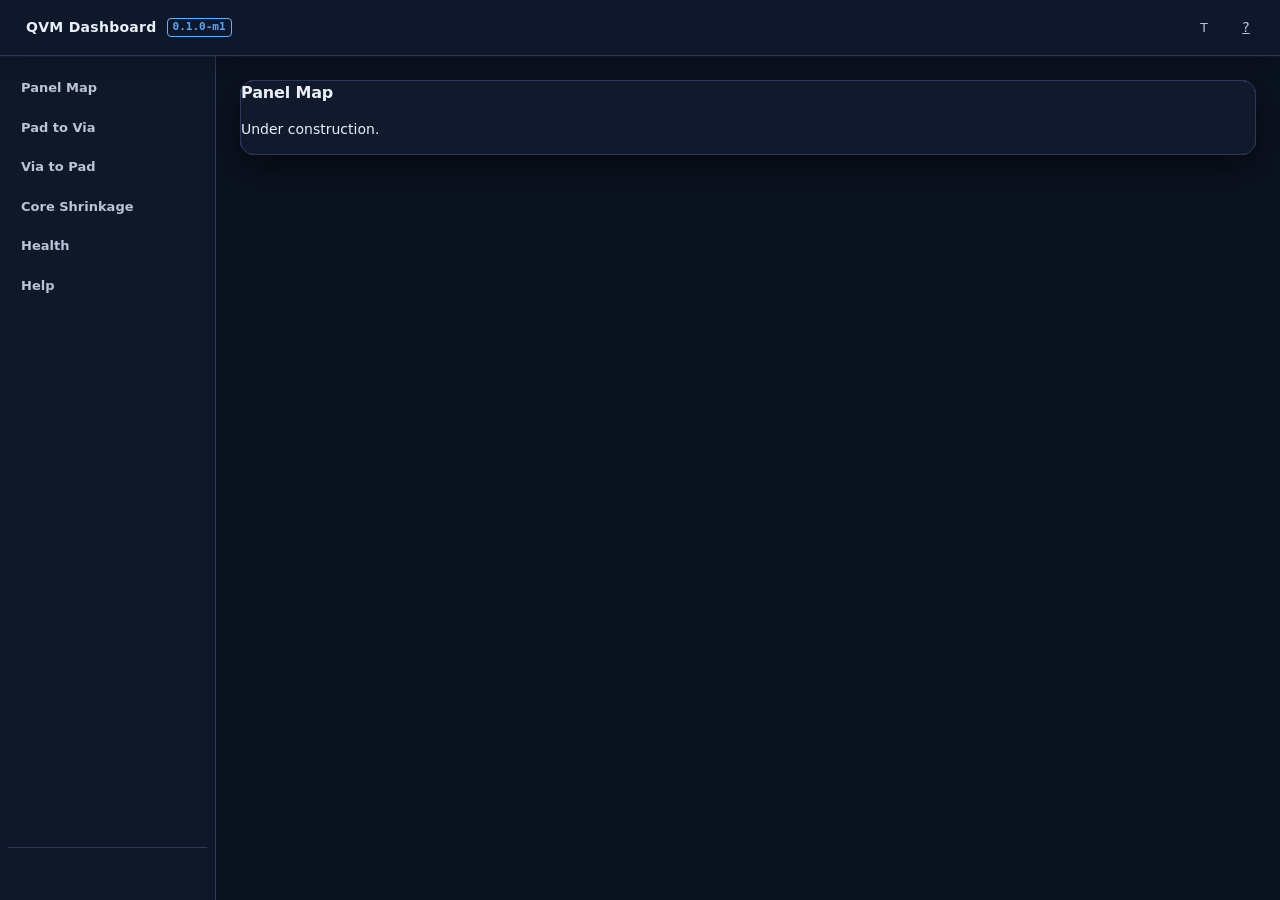
==== qvm_js/index.html @ d480aee8 "Add M2 vendor libs and test battery" ====
<!DOCTYPE html>
<html lang="en" data-theme="deep-lab">
<head>
<meta charset="utf-8">
<meta name="viewport" content="width=device-width, initial-scale=1">
<title>QVM Dashboard</title>
<link rel="stylesheet" href="css/app.css">
<script src="js/themes.js"></script>  <!-- every theme lives here; runs first so the right theme shows at once -->
</head>
<body>

<a class="skip-link" href="#main">Skip to content</a>

<!-- Application shell (no gate: analyst-only tool, no identity, no save) -->
<div id="shell" class="shell" hidden>

  <header class="topbar">
    <div class="brand">
      <span class="brand-mark" id="brandMark"></span>
      <span class="brand-name">QVM Dashboard</span>
      <span class="brand-ver" id="brandVer"></span>
    </div>

    <div class="topbar-right">
      <button class="btn-icon" id="themeBtn" type="button" data-action="cycle-theme"
              title="Switch theme" aria-label="Switch theme">T</button>
      <a class="btn-icon" id="helpBtn" href="#/help" title="Help" aria-label="Help">?</a>
    </div>
  </header>

  <div id="alertBanner" class="alert-banner" role="status" hidden></div>

  <div class="body">
    <nav class="nav" id="nav" aria-label="Main">
      <div class="nav-items" id="navItems"></div>
      <div class="nav-foot">
        <div class="nav-rev" id="navRev"></div>
      </div>
      <button class="nav-collapse" id="navCollapse" type="button" data-action="nav-collapse" aria-controls="nav"></button>
    </nav>

    <main class="main" id="main" tabindex="-1" aria-label="Main content"></main>
  </div>
</div>

<div id="toasts" class="toasts" role="status" aria-live="polite"></div>
<div id="dialogHost"></div>

<!-- Classic scripts, in dependency order. No modules: they do not load from file:// -->
<script src="vendor/chart.umd.min.js"></script>  <!-- optional: charts show a notice without it -->
<script src="vendor/xlsx.full.min.js"></script>  <!-- optional: exports fall back to CSV without it -->
<script src="js/config.js"></script>
<script src="js/domain.js"></script>
<script src="js/ui/core.js"></script>
<script src="js/ui/components.js"></script>
<script src="js/ui/glyphs.js"></script>
<script src="js/ui/overlays.js"></script>
<script src="js/ui/charts.js"></script>
<script src="js/views/panelmap.js"></script>
<script src="js/views/ptv.js"></script>
<script src="js/views/vtp.js"></script>
<script src="js/views/coreshk.js"></script>
<script src="js/views/health.js"></script>
<script src="js/views/help.js"></script>
<script src="js/app.js"></script>
</body>
</html>
---- qvm_js/css/app.css ----
/* Metrology Request Tracker - app.css  ("Mission Control")
 *
 * Sections 1-4 were copied once from ABF Tracker v2 (../abf-tracker) and
 * evolve here on their own.
 *
 * 1. Tokens     - the colour tokens of all themes come from js/themes.js
 *                 (the one place themes live); here: derived glows and the
 *                 theme-independent tokens. Themes are attribute selectors,
 *                 so any subtree can carry its own (ui-kit.html).
 * 2. Base       - type, focus, motion switches.
 * 3. Components - panel, LED, buttons, segmented, instrument fields, chips,
 *                 KPI tile, table, tabs, dialog, toast, skeleton, empty state,
 *                 tooltip, chart box, menu, heatmap, tool glyphs.
 * 4. Shell      - topbar, nav, banners.
 * 5. Screens    - page-specific rules (further down).
 *
 * Motion: only transform and opacity animate (plus SVG fill/stroke).
 * Status colours are fixed per status across the whole app:
 *   OK green · Warning amber · Critical orange · Expired red · Blocked grey (+ lock)
 * (Request statuses, lateness and priorities map onto these in M2/M3.)
 * Errors and destructive actions use --danger (red), independent of status.
 * Each status has a fill colour (--ok) used for glows and bars, and a
 * text colour (--ok-fg) tuned so small text passes WCAG AA on panels.
 * --c-blue, --c-teal, --c-pink are extra categorical colours (chart series).
 */

/* ================================================================== *
 * 1. Tokens
 * ================================================================== */
/* The colour tokens of every theme (--bg, --surface, --fg, --accent, the status colours ...)
   live in ONE place: js/themes.js. It writes them as [data-theme="key"] blocks at start-up
   and puts data-theme, data-scheme ("dark" / "light") and data-contrast ("high") on <html>.
   This file only uses the tokens; the few rules below that differ by look key on
   data-scheme / data-contrast, never on a theme's name. */

/* Status glows, derived from each theme's own colours. Declared on every
   theme root (not only :root) so a nested theme scope resolves its own. */
:root, [data-theme] {
  --ok-glow:       0 0 0 1px color-mix(in srgb, var(--ok) var(--glow-ring), transparent),       0 0 16px color-mix(in srgb, var(--ok) var(--glow-blur), transparent);
  --warning-glow:  0 0 0 1px color-mix(in srgb, var(--warning) var(--glow-ring), transparent),  0 0 16px color-mix(in srgb, var(--warning) var(--glow-blur), transparent);
  --critical-glow: 0 0 0 1px color-mix(in srgb, var(--critical) var(--glow-ring), transparent), 0 0 18px color-mix(in srgb, var(--critical) var(--glow-blur), transparent);
  --expired-glow:  0 0 0 1px color-mix(in srgb, var(--expired) var(--glow-ring), transparent),  0 0 18px color-mix(in srgb, var(--expired) var(--glow-blur), transparent);
  --blocked-glow:  0 0 0 1px color-mix(in srgb, var(--blocked) var(--glow-ring), transparent),  0 0 12px color-mix(in srgb, var(--blocked) var(--glow-blur), transparent);
  --danger-glow:   0 0 0 1px color-mix(in srgb, var(--danger) var(--glow-ring), transparent),   0 0 18px color-mix(in srgb, var(--danger) var(--glow-blur), transparent);
}

/* Theme-independent tokens */
:root {
  /* Hirata: copper stays copper in every theme (DECISIONS H-3), like the real panel */
  --cu-1: #c9784a; --cu-2: #b0603a; --cu-3: #8f4a2c; --cu-edge: #6d3620; --cu-ink: #3d1b0c;
  --cu-hole: #141110; --cu-hole-rim: rgba(255, 220, 190, .30);
  /* Hirata field colours, as in Prince's tool (used as bars and edges, never behind text) */
  --hf-sup: #c62828; --hf-yr: #e08c1a; --hf-wk: #5d9c33; --hf-day: #1f8fd0; --hf-lot: #3a6fb0; --hf-pan: #7b4bb8;

  --font-ui: "Segoe UI Variable Text", "Segoe UI Variable", "Segoe UI", system-ui, -apple-system, sans-serif;
  --font-mono: "Cascadia Mono", "Cascadia Code", Consolas, "SF Mono", Menlo, monospace;

  --radius: 6px;                  /* inputs, buttons */
  --radius-panel: 10px;           /* panels, dialogs */
  --s1: 4px; --s2: 8px; --s3: 16px; --s4: 24px; --s5: 32px;

  --t-fast: 120ms;
  --t: 180ms;
  --t-slow: 420ms;
  --ease: cubic-bezier(.2, .8, .2, 1);
  --ease-out: cubic-bezier(.16, 1, .3, 1);

  --focus-w: 2px;
}
[data-scheme="light"] { --radius: 4px; --radius-panel: 6px; }
[data-contrast="high"] { --focus-w: 3px; --radius: 2px; --radius-panel: 2px; }
/* the drawing's ink: 2px outlines on the things you read and click */
[data-contrast="high"] :is(.panel, .tm, .bcard, .board-cell, .board-lane, .board-colhead, dialog.modal, dialog.drawer, .btn, .btn-primary, .chip, input, select, textarea, table.grid) { border-width: 2px; }

/* ================================================================== *
 * 2. Base
 * ================================================================== */
* { box-sizing: border-box; }

/* An explicit display rule beats the hidden attribute, and several blocks
   below set display. Keep hidden winning everywhere. */
[hidden] { display: none !important; }

html, body { height: 100%; }

body,
.theme-scope {
  margin: 0;
  color: var(--fg);
  background-color: var(--bg);
  /* the console grid: two 1px lines every 24 px, drawn by the GPU once */
  background-image:
    linear-gradient(var(--grid-line) 1px, transparent 1px),
    linear-gradient(90deg, var(--grid-line) 1px, transparent 1px);
  background-size: 24px 24px;
  font: 14px/1.5 var(--font-ui);
  -webkit-font-smoothing: antialiased;
}

/* Numbers: mono, tabular, so digits never jump as they tick. */
.num, .tnum, .mono { font-family: var(--font-mono); font-variant-numeric: tabular-nums; }

:focus { outline: none; }
:focus-visible {
  outline: var(--focus-w) solid var(--accent);
  outline-offset: 2px;
}

svg { display: block; }

h1, h2, h3 { margin: 0; font-weight: 600; letter-spacing: -.01em; }
h1 { font-size: 22px; }
h2 { font-size: 16px; }
h3 { font-size: 14px; }

a { color: var(--accent); }

::selection { background: var(--accent-fill); color: var(--accent-fg); }

/* thin console scrollbars */
* { scrollbar-width: thin; scrollbar-color: var(--line-strong) transparent; }

.sr-only {
  position: absolute; width: 1px; height: 1px; padding: 0; margin: -1px;
  overflow: hidden; clip: rect(0 0 0 0); white-space: nowrap; border: 0;
}

/* --- Motion switches ------------------------------------------------ *
 * Two ways to ask for less motion: the OS setting, or the per-user
 * "Reduce motion" toggle, which sets data-motion="reduce" on <html>.
 * Off-screen elements get .offscreen from an IntersectionObserver.   */
.offscreen, .offscreen * { animation-play-state: paused !important; }

/* Off, not "very fast": a short duration on every element would turn every
   style change (a theme switch included) into a transition of all properties. */
@media (prefers-reduced-motion: reduce) {
  *, *::before, *::after { animation: none !important; transition: none !important; }
}
[data-motion="reduce"], [data-motion="reduce"] *,
[data-motion="reduce"] *::before, [data-motion="reduce"] *::after {
  animation: none !important; transition: none !important;
}

/* Shared keyframes */
@keyframes rise   { from { opacity: 0; transform: translateY(8px); } to { opacity: 1; transform: none; } }
@keyframes fade   { from { opacity: 0; } to { opacity: 1; } }
@keyframes pop    { from { opacity: 0; transform: scale(.94); } to { opacity: 1; transform: none; } }
@keyframes pulse  { 0%, 100% { opacity: 1; } 50% { opacity: .35; } }
@keyframes ring   { 0% { opacity: .7; transform: scale(1); } 100% { opacity: 0; transform: scale(2.6); } }
@keyframes grow-x { from { transform: scaleX(0); } }
@keyframes spin   { to { transform: rotate(360deg); } }

/* Page and panel entrances. `backwards`, not `both`: a held end state would
   override hover transforms on the children. */
.page-enter { animation: rise var(--t) var(--ease-out) backwards; }
.stagger > * { animation: rise 320ms var(--ease-out) backwards; animation-delay: calc(var(--i, 0) * 40ms); }
.fade-in { animation: fade var(--t) ease both; }

/* ================================================================== *
 * 3. Components
 * ================================================================== */

/* --- Panel ---------------------------------------------------------- *
 * .card is the legacy name; it gets the same console look. */
.panel, .card {
  position: relative;
  background: var(--surface);
  border: 1px solid var(--line);
  border-radius: var(--radius-panel);
  box-shadow: var(--shadow);
  transition: border-color var(--t) ease, box-shadow var(--t) ease;
}
.card { padding: 20px; }
.card + .card { margin-top: 16px; }

/* corner brackets: four L-shapes from one pseudo-element */
.panel::before, .card::before {
  content: ""; position: absolute; inset: -1px; pointer-events: none;
  border-radius: var(--radius-panel);
  --b: var(--bracket); --l: 12px; --w: 1.5px;
  background:
    linear-gradient(var(--b), var(--b)) top left     / var(--l) var(--w),
    linear-gradient(var(--b), var(--b)) top left     / var(--w) var(--l),
    linear-gradient(var(--b), var(--b)) top right    / var(--l) var(--w),
    linear-gradient(var(--b), var(--b)) top right    / var(--w) var(--l),
    linear-gradient(var(--b), var(--b)) bottom left  / var(--l) var(--w),
    linear-gradient(var(--b), var(--b)) bottom left  / var(--w) var(--l),
    linear-gradient(var(--b), var(--b)) bottom right / var(--l) var(--w),
    linear-gradient(var(--b), var(--b)) bottom right / var(--w) var(--l);
  background-repeat: no-repeat;
  opacity: .7; transition: opacity var(--t) ease;
}
.panel.is-interactive:hover, .card.is-interactive:hover,
.panel.is-selected, .card.is-selected {
  border-color: var(--line-hi);
  box-shadow: var(--shadow), 0 0 22px rgba(56, 189, 248, .14);
}
.panel.is-interactive:hover::before, .panel.is-selected::before { opacity: 1; }
.panel.raised { background: var(--surface-2); }

.panel-head, .card-head {
  display: flex; align-items: center; gap: 8px;
}
.panel-head {
  min-height: 42px; padding: 10px 16px;
  border-bottom: 1px solid var(--line);
  background: linear-gradient(180deg, var(--accent-soft), transparent);
  border-radius: var(--radius-panel) var(--radius-panel) 0 0;
}
.card-head { margin-bottom: 12px; }
.panel-icon { color: var(--accent); display: flex; }
.panel-title, .card-head > h2, .card-head > h3 {
  font-size: 12px; font-weight: 700; text-transform: uppercase;
  letter-spacing: .09em; color: var(--fg-muted); margin: 0;
}
.panel-head .spacer, .card-head .spacer { flex: 1; }
.panel-actions { margin-left: auto; display: flex; gap: 6px; align-items: center; }
/* collapsible panels: the chevron turns, the body hides */
.panel-collapse { margin-left: auto; display: grid; place-items: center; width: 28px; height: 28px; padding: 0;
  background: none; border: 0; border-radius: 6px; color: var(--fg-muted); cursor: pointer; }
.panel-actions + .panel-collapse { margin-left: 0; }
.panel-collapse:hover { color: var(--fg); background: var(--inset); }
.panel-collapse:focus-visible { outline: 2px solid var(--accent); outline-offset: 1px; }
.panel-collapse svg { transition: transform 160ms var(--ease-out); }
.panel.is-collapsed .panel-collapse svg { transform: rotate(-90deg); }
.panel.is-collapsed .panel-head { border-bottom-color: transparent; }
.panel-body { padding: 16px; }
.panel-body.flush { padding: 0; }

/* status accent on a whole panel */
.panel[data-status="critical"], .card[data-status="critical"] { border-color: color-mix(in srgb, var(--critical) 50%, transparent); box-shadow: var(--shadow), var(--critical-glow); }
.panel[data-status="expired"],  .card[data-status="expired"]  { border-color: color-mix(in srgb, var(--expired) 50%, transparent); box-shadow: var(--shadow), var(--expired-glow); }

/* --- LED ------------------------------------------------------------ */
.led {
  position: relative; display: inline-block; flex: none;
  width: 8px; height: 8px; border-radius: 50%;
  background: var(--fg-faint); color: var(--fg-faint);
}
.led.ok       { background: var(--ok);       color: var(--ok);       box-shadow: 0 0 8px var(--ok); }
.led.warning  { background: var(--warning);  color: var(--warning);  box-shadow: 0 0 8px var(--warning); }
.led.critical { background: var(--critical); color: var(--critical); box-shadow: 0 0 10px var(--critical); }
.led.expired  { background: var(--expired);  color: var(--expired);  box-shadow: 0 0 10px var(--expired); }
.led.blocked  { background: var(--blocked);  color: var(--blocked); }
.led.accent   { background: var(--accent);   color: var(--accent);   box-shadow: 0 0 8px var(--accent); }
/* live: an expanding ring, transform + opacity only */
.led.live::after {
  content: ""; position: absolute; inset: 0; border-radius: 50%;
  border: 1.5px solid currentColor; animation: ring 1.6s ease-out infinite;
}
[data-contrast="high"] .led { box-shadow: none; }

/* --- Buttons -------------------------------------------------------- */
.btn, .btn-primary, .btn-danger, .btn-ghost {
  position: relative;
  display: inline-flex; align-items: center; justify-content: center; gap: 8px;
  min-height: 36px; padding: 7px 14px; border-radius: var(--radius);
  border: 1px solid var(--line-strong); background: var(--surface-2);
  color: var(--fg); font: inherit; font-weight: 600; font-size: 13px;
  letter-spacing: .01em; cursor: pointer; white-space: nowrap;
  text-decoration: none; user-select: none;
  transition: transform var(--t-fast) var(--ease), box-shadow var(--t) ease,
              border-color var(--t) ease, background-color var(--t) ease, color var(--t) ease;
}
.btn:hover, .btn-ghost:hover {
  border-color: var(--line-hi); background: var(--surface-3);
  transform: translateY(-1px); box-shadow: 0 4px 14px rgba(0, 0, 0, .25);
}
.btn-primary {
  background: var(--accent-fill); border-color: var(--accent-fill); color: var(--accent-fg);
  box-shadow: 0 0 0 0 transparent;
}
.btn-primary:hover { transform: translateY(-1px); box-shadow: var(--accent-glow); }
.btn-danger {
  background: var(--danger-bg); border-color: var(--danger); color: var(--danger-fg);
}
.btn-danger:hover { transform: translateY(-1px); background: var(--danger); color: var(--on-danger); box-shadow: var(--danger-glow); }
.btn-ghost { background: transparent; border-color: transparent; color: var(--fg-muted); }
.btn-ghost:hover { color: var(--fg); background: var(--accent-soft); box-shadow: none; }
.btn.is-copied { animation: pop 320ms var(--ease-out); border-color: var(--ok); color: var(--ok-fg, var(--fg)); }

.btn:active, .btn-primary:active, .btn-danger:active, .btn-ghost:active, .btn-icon:active {
  transform: scale(.97); transition-duration: 60ms;
}
.btn:disabled, .btn-primary:disabled, .btn-danger:disabled, .btn-ghost:disabled, .btn-icon:disabled,
.btn[aria-disabled="true"] {
  opacity: .42; cursor: not-allowed; transform: none; box-shadow: none; filter: saturate(.4);
}
.btn-sm { min-height: 28px; padding: 3px 10px; font-size: 12px; }
.btn-lg { min-height: 44px; padding: 10px 20px; font-size: 14px; }
/* a busy button: spinner replaces nothing, sits before the label */
.btn.is-busy::before, .btn-primary.is-busy::before {
  content: ""; width: 12px; height: 12px; border-radius: 50%;
  border: 2px solid currentColor; border-right-color: transparent;
  animation: spin .7s linear infinite;
}
[data-contrast="high"] .btn-primary:hover, [data-contrast="high"] .btn:hover { box-shadow: 0 0 0 2px var(--fg); }

.btn-icon {
  display: inline-flex; align-items: center; justify-content: center;
  width: 36px; height: 36px; padding: 0; flex: none;
  border: 1px solid transparent; border-radius: var(--radius);
  background: transparent; color: var(--fg-muted); cursor: pointer;
  transition: transform var(--t-fast) var(--ease), background-color var(--t) ease,
              color var(--t) ease, border-color var(--t) ease;
}
.btn-icon:hover { background: var(--accent-soft); border-color: var(--line); color: var(--fg); transform: translateY(-1px); }
.btn-icon.is-on { color: var(--accent); border-color: var(--line-hi); background: var(--accent-soft); }

/* --- Segmented control (radio group) -------------------------------- */
.seg {
  display: inline-flex; flex-wrap: wrap; max-width: 100%; padding: 3px; gap: 2px;
  background: var(--inset); border: 1px solid var(--line);
  border-radius: calc(var(--radius) + 2px);
}
.seg-opt { position: relative; display: flex; }
.seg-opt input { position: absolute; opacity: 0; inset: 0; margin: 0; cursor: pointer; }
.seg-opt span {
  display: inline-flex; align-items: center; gap: 6px;
  padding: 5px 14px; border-radius: var(--radius); border: 1px solid transparent;
  font-size: 13px; font-weight: 600; color: var(--fg-muted); white-space: nowrap;
  transition: background-color var(--t) ease, color var(--t) ease, box-shadow var(--t) ease, border-color var(--t) ease;
}
.seg-opt:hover span { color: var(--fg); background: var(--accent-soft); }
.seg-opt input:checked + span {
  color: var(--accent); background: var(--accent-soft);
  border-color: var(--line-hi); box-shadow: var(--accent-glow);
}
.seg-opt input:focus-visible + span { outline: var(--focus-w) solid var(--accent); outline-offset: 2px; }
.seg-opt input:disabled + span { opacity: .4; cursor: not-allowed; }
[data-contrast="high"] .seg-opt input:checked + span { background: var(--accent-fill); color: var(--accent-fg); }

/* --- Instrument fields ---------------------------------------------- *
 * .ifield is the new component; .field keeps legacy markup working and
 * gets the same instrument look for its inputs. */
.ifield, .field { display: grid; gap: 6px; margin-bottom: 14px; }
.ifield-label, .field > label {
  font-size: 11px; font-weight: 700; text-transform: uppercase; letter-spacing: .08em;
  color: var(--fg-muted);
  transition: transform var(--t) var(--ease), color var(--t) ease;
  transform-origin: left center;
}
.ifield:focus-within .ifield-label, .field:focus-within > label {
  color: var(--accent); transform: translateY(-2px);
}
.ifield-box {
  position: relative; display: flex; align-items: center;
  background: var(--inset); border: 1px solid var(--line-strong);
  border-radius: var(--radius);
  box-shadow: inset 0 1px 3px rgba(0, 0, 0, .35);
  transition: border-color var(--t) ease, box-shadow var(--t) ease;
}
.ifield-box:hover { border-color: var(--line-hi); }
.ifield-box:focus-within { border-color: var(--accent); box-shadow: inset 0 1px 3px rgba(0, 0, 0, .35), var(--accent-glow); }
.ifield-input {
  flex: 1; min-width: 0; width: 100%; padding: 8px 10px; border: 0; background: transparent;
  color: var(--fg); font: inherit; font-size: 14px;
}
.ifield-input:focus-visible { outline: none; }
.ifield-input.mono, .ifield-input[type="number"] { font-family: var(--font-mono); font-variant-numeric: tabular-nums; font-size: 15px; }
.ifield-input::placeholder { color: var(--fg-faint); opacity: .8; }
.ifield-unit {
  padding: 0 10px 0 2px; font-family: var(--font-mono); font-size: 12px;
  color: var(--fg-faint); pointer-events: none; white-space: nowrap;
}
/* validity edge line: grows from the left */
.ifield-box::after {
  content: ""; position: absolute; left: 6px; right: 6px; bottom: -1px; height: 2px;
  border-radius: 2px; background: transparent; transform: scaleX(0); transform-origin: left;
  transition: transform var(--t-slow) var(--ease-out), background-color var(--t) ease;
}
.ifield.is-valid .ifield-box::after   { background: var(--ok); transform: scaleX(1); }
.ifield.is-invalid .ifield-box::after { background: var(--danger); transform: scaleX(1); }
.ifield.is-invalid .ifield-box { border-color: var(--danger); }
.ifield.is-valid .ifield-box { border-color: color-mix(in srgb, var(--ok) 55%, transparent); }
.ifield-msg { display: flex; align-items: center; gap: 6px; font-size: 12px; color: var(--fg-faint); min-height: 0; }
.ifield.is-invalid .ifield-msg { color: var(--danger-fg); animation: rise var(--t) var(--ease-out); }
.ifield.is-valid .ifield-msg { color: var(--ok-fg); }
.ifield.is-disabled { opacity: .5; }
.ifield.is-disabled .ifield-box { cursor: not-allowed; }

/* combo box: text input with a custom filter popup (replaces datalist) */
.ifield-box.combo-box { padding: 0; }
.combo-wrap { position: relative; flex: 1; min-width: 0; }
.combo-input { cursor: text; }
.combo-pop {
  position: absolute; top: calc(100% + 4px); left: -1px; right: -1px; z-index: 60;
  max-height: 248px; overflow-y: auto;
  background: var(--surface-2); border: 1px solid var(--line-hi);
  border-radius: var(--radius); box-shadow: var(--shadow-pop);
  padding: 4px;
}
.combo-opt {
  display: flex; align-items: baseline; gap: 8px;
  padding: 7px 9px; border-radius: 6px; cursor: pointer;
  font-size: 14px; line-height: 1.3;
}
.combo-opt .combo-val { font-weight: 600; }
.combo-opt .combo-sub { color: var(--fg-faint); font-size: 12px; overflow: hidden; text-overflow: ellipsis; white-space: nowrap; }
.combo-opt.is-active, .combo-opt:hover { background: var(--accent-dim, rgba(255, 255, 255, .08)); }
.combo-opt.is-active .combo-val { color: var(--accent-fg, var(--fg)); }
.combo-none, .combo-new { padding: 7px 9px; font-size: 12px; color: var(--fg-faint); }
.combo-new { border-top: 1px dashed var(--line-strong); margin-top: 4px; color: var(--ok-fg); }

/* legacy form controls, same look */
.field input, .field select, .field textarea,
.filter-bar select, .filter-bar input[type="search"],
.card-head input[type="search"],
select.input, input.input, textarea.input {
  padding: 8px 10px; border: 1px solid var(--line-strong);
  border-radius: var(--radius); background: var(--inset);
  color: var(--fg); font: inherit;
  box-shadow: inset 0 1px 3px rgba(0, 0, 0, .3);
  transition: border-color var(--t) ease, box-shadow var(--t) ease;
}
.field input:hover, .field select:hover, .field textarea:hover { border-color: var(--line-hi); }
.field input:focus-visible, .field select:focus-visible, .field textarea:focus-visible,
.filter-bar select:focus-visible, .filter-bar input:focus-visible,
.card-head input:focus-visible,
select.input:focus-visible, input.input:focus-visible, textarea.input:focus-visible {
  outline: none; border-color: var(--accent); box-shadow: inset 0 1px 3px rgba(0, 0, 0, .3), var(--accent-glow);
}
.field input[type="number"], .field input.mono { font-family: var(--font-mono); font-variant-numeric: tabular-nums; }
.field .hint { color: var(--fg-faint); font-size: 12px; }
.field .error { color: var(--danger-fg); font-size: 12px; }
.field.invalid input, .field.invalid textarea, .field.invalid select { border-color: var(--danger); box-shadow: 0 0 0 1px var(--danger); }
select option { background: var(--surface-2); color: var(--fg); }

/* checkbox and switch */
.check { display: inline-flex; align-items: center; gap: 8px; cursor: pointer; font-size: 13px; color: var(--fg); }
.check input {
  appearance: none; -webkit-appearance: none; margin: 0; flex: none;
  width: 18px; height: 18px; border-radius: 4px; cursor: pointer;
  border: 1px solid var(--line-hi); background: var(--inset);
  display: grid; place-content: center;
  transition: background-color var(--t) ease, border-color var(--t) ease, box-shadow var(--t) ease;
}
.check input::after {
  content: ""; width: 10px; height: 6px; margin-top: -2px;
  border-left: 2px solid var(--accent-fg); border-bottom: 2px solid var(--accent-fg);
  transform: rotate(-45deg) scale(0); transition: transform var(--t) var(--ease-out);
}
.check input:checked { background: var(--accent-fill); border-color: var(--accent-fill); box-shadow: var(--accent-glow); }
.check input:checked::after { transform: rotate(-45deg) scale(1); }
.check:hover input { border-color: var(--accent); }

.switch { display: inline-flex; align-items: center; gap: 10px; cursor: pointer; font-size: 13px; color: var(--fg); }
.switch input {
  appearance: none; -webkit-appearance: none; margin: 0; flex: none; position: relative;
  width: 36px; height: 20px; border-radius: 10px; cursor: pointer;
  background: var(--inset); border: 1px solid var(--line-hi);
  transition: background-color var(--t) ease, box-shadow var(--t) ease;
}
.switch input::after {
  content: ""; position: absolute; top: 2px; left: 2px; width: 14px; height: 14px;
  border-radius: 50%; background: var(--fg-muted);
  transition: transform var(--t) var(--ease-out), background-color var(--t) ease;
}
.switch input:checked { background: var(--accent-soft); border-color: var(--accent); box-shadow: var(--accent-glow); }
.switch input:checked::after { transform: translateX(16px); background: var(--accent); }

/* --- Status chip ---------------------------------------------------- */
.chip {
  display: inline-flex; align-items: center; gap: 6px;
  padding: 2px 10px 2px 8px; border-radius: 999px;
  font-size: 11px; font-weight: 700; letter-spacing: .06em; text-transform: uppercase;
  border: 1px solid transparent; white-space: nowrap; line-height: 18px;
}
.chip::before { content: ""; width: 7px; height: 7px; border-radius: 50%; background: currentColor; flex: none; }
.chip.ok       { background: var(--ok-bg);       color: var(--ok-fg);       border-color: color-mix(in srgb, var(--ok) 45%, transparent); }
.chip.warning  { background: var(--warning-bg);  color: var(--warning-fg);  border-color: color-mix(in srgb, var(--warning) 45%, transparent); }
.chip.critical { background: var(--critical-bg); color: var(--critical-fg); border-color: color-mix(in srgb, var(--critical) 50%, transparent); box-shadow: 0 0 12px color-mix(in srgb, var(--critical) 22%, transparent); }
.chip.expired  { background: var(--expired-bg);  color: var(--expired-fg);  border-color: color-mix(in srgb, var(--expired) 50%, transparent); box-shadow: 0 0 12px color-mix(in srgb, var(--expired) 22%, transparent); }
.chip.blocked  { background: var(--blocked-bg);  color: var(--blocked-fg);  border-color: color-mix(in srgb, var(--blocked) 55%, transparent); }
.chip.neutral  { background: var(--surface-3);   color: var(--fg-muted);    border-color: var(--line); }
.chip.critical::before, .chip.expired::before { animation: pulse 1.6s ease-in-out infinite; }
.chip.has-icon::before { display: none; }
.chip > svg { flex: none; }
[data-contrast="high"] .chip { box-shadow: none; border-color: currentColor; }

/* --- KPI tile ------------------------------------------------------- */
.kpi-tile {
  position: relative; display: grid; gap: 4px; padding: 16px 18px;
  background: var(--surface); border: 1px solid var(--line);
  border-radius: var(--radius-panel); box-shadow: var(--shadow);
  color: var(--fg); text-decoration: none; overflow: hidden;
  transition: transform var(--t) var(--ease), border-color var(--t) ease, box-shadow var(--t) ease;
}
a.kpi-tile:hover, button.kpi-tile:hover { transform: translateY(-2px); border-color: var(--line-hi); }
.kpi-tile::after {           /* status strip along the top edge */
  content: ""; position: absolute; left: 0; right: 0; top: 0; height: 2px;
  background: var(--kpi-c, var(--accent)); opacity: .9;
  animation: grow-x 700ms var(--ease-out) both; transform-origin: left;
}
.kpi-tile-head { display: flex; align-items: center; gap: 8px; color: var(--fg-muted); }
.kpi-tile-label { font-size: 11px; font-weight: 700; text-transform: uppercase; letter-spacing: .09em; }
.kpi-tile-icon { margin-left: auto; color: var(--kpi-c, var(--accent)); opacity: .9; }
.kpi-tile-value {
  font-family: var(--font-mono); font-variant-numeric: tabular-nums;
  font-size: 34px; font-weight: 800; line-height: 1.1; letter-spacing: -.02em;
  color: var(--kpi-fg, var(--fg));
}
.kpi-tile-sub { font-size: 12px; color: var(--fg-muted); }
.kpi-tile.ok       { --kpi-c: var(--ok);       --kpi-fg: var(--ok-fg); }
.kpi-tile.warning  { --kpi-c: var(--warning);  --kpi-fg: var(--warning-fg); }
.kpi-tile.critical { --kpi-c: var(--critical); --kpi-fg: var(--critical-fg); }
.kpi-tile.expired  { --kpi-c: var(--expired);  --kpi-fg: var(--expired-fg); }
.kpi-tile.blocked  { --kpi-c: var(--blocked);  --kpi-fg: var(--blocked-fg); }
.kpi-tile.critical.is-live, .kpi-tile.expired.is-live { box-shadow: var(--shadow), var(--kpi-glow, none); }
.kpi-tile.critical.is-live { --kpi-glow: var(--critical-glow); border-color: color-mix(in srgb, var(--critical) 50%, transparent); }
.kpi-tile.expired.is-live  { --kpi-glow: var(--expired-glow);  border-color: color-mix(in srgb, var(--expired) 50%, transparent); }
.kpi-tile.is-zero .kpi-tile-value { color: var(--fg-faint); }
.kpi-tile.is-zero { --kpi-c: var(--line-strong); }

/* --- Data table ----------------------------------------------------- */
.table-wrap {
  overflow: auto; border-radius: var(--radius-panel);
  border: 1px solid var(--line); background: var(--surface);
}
.table-wrap.tall { max-height: 560px; }
table.grid { width: 100%; border-collapse: separate; border-spacing: 0; }
table.grid th {
  position: sticky; top: 0; z-index: 1;
  text-align: left; font-size: 11px; text-transform: uppercase;
  letter-spacing: .08em; color: var(--fg-muted); font-weight: 700;
  padding: 10px 12px; border-bottom: 1px solid var(--line-strong);
  background: var(--surface-2); white-space: nowrap;
}
table.grid th.num, table.grid td.num { text-align: right; }
table.grid td { padding: 10px 12px; border-bottom: 1px solid var(--line); }
table.grid tbody tr { transition: background-color var(--t-fast) ease; }
table.grid tbody tr:hover { background: var(--accent-soft); }
table.grid tbody tr:last-child td { border-bottom: 0; }
table.grid tbody tr.is-selected { background: var(--accent-soft); }
table.grid tbody tr.is-selected > td:first-child { box-shadow: inset 3px 0 0 var(--accent); }
/* Master Excel import preview: bad rows carry the danger wash, rows with changes a green edge. */
table.grid tbody tr.is-bad > td { background: var(--danger-bg); }
table.grid tbody tr.is-change > td:first-child { box-shadow: inset 3px 0 0 var(--ok); }
table.grid tbody tr[tabindex]:focus-visible { outline-offset: -2px; }

/* --- Tabs with a sliding underline ---------------------------------- */
.tab-bar {
  position: relative; display: flex; gap: 2px;
  border-bottom: 1px solid var(--line); margin-bottom: 16px; overflow-x: auto;
}
.tab-btn {
  display: inline-flex; align-items: center; gap: 6px;
  padding: 10px 16px; border: 0; background: none; color: var(--fg-muted);
  font: inherit; font-size: 13px; font-weight: 600; cursor: pointer; white-space: nowrap;
  border-radius: var(--radius) var(--radius) 0 0;
  transition: color var(--t) ease, background-color var(--t) ease;
}
.tab-btn:hover { color: var(--fg); background: var(--accent-soft); }
.tab-btn.active { color: var(--accent); }
.tab-btn:focus-visible { outline-offset: -2px; }
.tab-ink {
  position: absolute; left: 0; bottom: -1px; height: 2px; width: 100px;
  background: var(--accent); box-shadow: 0 0 10px var(--accent);
  transform-origin: left; pointer-events: none;
  transition: transform 260ms var(--ease-out);
}
.tab-bar.no-ink .tab-ink { transition: none; }
[data-contrast="high"] .tab-ink { height: 3px; box-shadow: none; }

/* --- Dialog --------------------------------------------------------- */
dialog.modal {
  padding: 0; border: 1px solid var(--line-hi); border-radius: var(--radius-panel);
  background: var(--surface); color: var(--fg);
  box-shadow: var(--shadow-pop), 0 0 0 1px rgba(56, 189, 248, .08), 0 0 40px rgba(56, 189, 248, .08);
  width: min(560px, calc(100vw - 32px)); max-height: calc(100vh - 48px);
}
dialog.modal.wide { width: min(880px, calc(100vw - 32px)); }
dialog.modal.chart-full { width: calc(100vw - 48px); max-width: none; max-height: calc(100vh - 32px); }
/* full-screen button, top right of a chart; shows on hover and focus */
.chart-box.has-expand { position: relative; }
.chart-expand {
  position: absolute; top: -2px; right: -2px; z-index: 2; width: 28px; height: 28px; min-width: 0;
  background: var(--surface-2); border-color: var(--line); opacity: .6; transition: opacity var(--t) ease;
}
.chart-box:hover .chart-expand, .chart-expand:focus-visible { opacity: 1; }
dialog.modal[open] { animation: pop 200ms var(--ease-out); }
dialog.modal.closing { animation: pop 140ms ease-in reverse both; }
dialog.modal::backdrop {
  background: var(--scrim);
  backdrop-filter: blur(6px); -webkit-backdrop-filter: blur(6px);
  animation: fade 200ms ease;
}
.modal-head {
  display: flex; align-items: center; gap: 10px; padding: 14px 16px 14px 20px;
  border-bottom: 1px solid var(--line);
  background: linear-gradient(180deg, var(--accent-soft), transparent);
}
.modal-head h2 { flex: 1; font-size: 15px; }
.modal-head .panel-icon { color: var(--accent); }
.modal-body { padding: 20px; overflow: auto; }
.modal-body p { margin: 0 0 12px; color: var(--fg-muted); }
.modal-error {
  display: flex; align-items: flex-start; gap: 8px; margin-top: 4px; padding: 10px 12px;
  border: 1px solid color-mix(in srgb, var(--danger) 55%, transparent); border-radius: var(--radius);
  background: var(--danger-bg); color: var(--danger-fg); font-size: 13px;
}
.modal-error svg { flex: none; margin-top: 1px; }
.modal-foot {
  display: flex; justify-content: flex-end; gap: 8px;
  padding: 12px 20px; border-top: 1px solid var(--line); background: var(--surface-2);
}

/* --- Toast ---------------------------------------------------------- */
.toasts {
  position: fixed; right: 16px; bottom: 16px; z-index: 100;
  display: flex; flex-direction: column; gap: 8px; width: min(400px, calc(100vw - 32px));
}
.toast {
  position: relative; overflow: hidden;
  display: flex; align-items: flex-start; gap: 10px;
  padding: 12px 12px 14px 14px; border-radius: var(--radius-panel);
  background: var(--surface-2); border: 1px solid var(--line-strong);
  box-shadow: var(--shadow-pop); color: var(--accent);
  animation: toast-in 260ms var(--ease-out) both;
}
.toast.leaving { animation: toast-out 180ms ease-in both; }
@keyframes toast-in  { from { opacity: 0; transform: translateX(24px); } to { opacity: 1; transform: none; } }
@keyframes toast-out { to { opacity: 0; transform: translateX(24px); } }
.toast > svg { flex: none; margin-top: 1px; }
.toast.success { color: var(--ok-fg);       border-color: color-mix(in srgb, var(--ok) 45%, transparent); }
.toast.error   { color: var(--danger-fg); border-color: color-mix(in srgb, var(--danger) 55%, transparent); box-shadow: var(--shadow-pop), var(--danger-glow); }
.toast.warning { color: var(--warning-fg);  border-color: color-mix(in srgb, var(--warning) 50%, transparent); }
.toast .toast-text { color: var(--fg); flex: 1; font-size: 13px; }
.toast .toast-actions { display: flex; gap: 10px; margin-top: 8px; }
.toast button.link {
  background: none; border: none; padding: 0; font: inherit; font-weight: 700;
  color: var(--accent); cursor: pointer; text-decoration: underline; text-underline-offset: 2px;
}
.toast .btn-icon { width: 28px; height: 28px; margin: -4px -4px 0 0; }
.toast-progress {
  position: absolute; left: 0; right: 0; bottom: 0; height: 2px;
  background: currentColor; opacity: .75; transform-origin: left;
  animation: toast-bar linear both; animation-duration: var(--toast-ms, 5000ms);
}
.toast:hover .toast-progress { animation-play-state: paused; }
@keyframes toast-bar { from { transform: scaleX(1); } to { transform: scaleX(0); } }
[data-motion="reduce"] .toast-progress { display: none; }
@media (prefers-reduced-motion: reduce) { .toast-progress { display: none; } }

/* --- Skeleton (shimmer moves by transform) -------------------------- */
.skeleton { display: grid; gap: 10px; }
.skeleton-row, .skel {
  position: relative; overflow: hidden;
  height: 14px; border-radius: 4px; background: var(--surface-3);
}
.skeleton-row::after, .skel::after {
  content: ""; position: absolute; inset: 0;
  background: linear-gradient(90deg, transparent, rgba(255, 255, 255, .07), transparent);
  transform: translateX(-100%); animation: shimmer 1.4s ease-in-out infinite;
}
[data-scheme="light"] .skeleton-row::after, [data-scheme="light"] .skel::after {
  background: linear-gradient(90deg, transparent, rgba(255, 255, 255, .8), transparent);
}
@keyframes shimmer { to { transform: translateX(100%); } }
.skel.block { height: 88px; border-radius: var(--radius-panel); }
.skel.circle { width: 40px; height: 40px; border-radius: 50%; }

/* --- Empty state ---------------------------------------------------- */
.empty {
  display: grid; place-items: center; gap: 8px; text-align: center;
  padding: 40px 24px; color: var(--fg-muted);
}
.empty-art { width: 120px; height: 120px; color: var(--accent); margin-bottom: 4px; }
.empty-art .ea-orbit { transform-origin: 60px 60px; animation: spin 24s linear infinite; }
.empty-art .ea-ring { fill: none; stroke: currentColor; }
.empty-art .ea-core { fill: var(--surface-2); stroke: var(--line-hi); }
.empty-art .ea-dot { fill: currentColor; }
.empty-art .ea-grid { stroke: var(--line); }
.empty h2 { color: var(--fg); font-size: 15px; }
.empty p { margin: 0; max-width: 46ch; font-size: 13px; }
.empty .btn, .empty .btn-primary { margin-top: 8px; }
.empty-icon { color: var(--fg-faint); }

/* --- Floating tooltip card ------------------------------------------ */
.tip-card {
  position: fixed; z-index: 120; pointer-events: none;
  min-width: 160px; max-width: 280px; padding: 10px 12px;
  background: var(--surface-2); border: 1px solid var(--line-hi);
  border-radius: 8px; box-shadow: var(--shadow-pop), 0 0 18px rgba(56, 189, 248, .12);
  font-size: 12px; color: var(--fg);
  opacity: 0; transform: translateY(4px);
  transition: opacity var(--t-fast) ease, transform var(--t-fast) ease;
}
.tip-card.show { opacity: 1; transform: none; }
.tip-title { display: flex; align-items: center; gap: 8px; font-weight: 700; font-size: 13px; margin-bottom: 4px; }
.tip-row { display: flex; justify-content: space-between; gap: 16px; color: var(--fg-muted); }
.tip-row b { color: var(--fg); font-family: var(--font-mono); font-weight: 600; }

.tip-key { display: inline-flex; align-items: center; gap: 6px; }
.tip-swatch { width: 8px; height: 8px; border-radius: 2px; flex: none; }
.tip-hint { margin-top: 6px; padding-top: 6px; border-top: 1px solid var(--line); font-size: 11px; color: var(--accent); }

/* --- Chart box ------------------------------------------------------ */
.chart-box { position: relative; width: 100%; min-width: 0; }
.chart-box canvas { display: block; }
.chart-missing {
  height: 100%; display: flex; align-items: center; justify-content: center; gap: 12px;
  border: 1px dashed var(--line-strong); border-radius: var(--radius); color: var(--fg-muted);
  font-size: 13px; text-align: left; padding: 16px;
}
.chart-missing b { display: block; color: var(--fg); }

/* --- Popover menu --------------------------------------------------- */
.menu {
  position: fixed; z-index: 110; min-width: 220px; padding: 6px;
  background: var(--surface-2); border: 1px solid var(--line-hi);
  border-radius: var(--radius-panel); box-shadow: var(--shadow-pop);
  animation: pop 160ms var(--ease-out); transform-origin: top right;
}
.menu-head { padding: 8px 10px 10px; border-bottom: 1px solid var(--line); margin-bottom: 4px; }
.menu-head b { display: block; }
.menu-head span { font-size: 12px; color: var(--fg-muted); }
.menu-item {
  display: flex; align-items: center; gap: 10px; width: 100%;
  padding: 8px 10px; border: 0; border-radius: var(--radius); background: none;
  color: var(--fg); font: inherit; font-size: 13px; text-align: left; cursor: pointer;
}
.menu-item:hover, .menu-item:focus-visible { background: var(--accent-soft); outline-offset: -2px; }
.menu-item > svg { color: var(--fg-muted); }
.menu-item .menu-aside { margin-left: auto; font-size: 12px; color: var(--fg-muted); }
.menu-sep { height: 1px; background: var(--line); margin: 4px 0; }
.menu-row { display: flex; align-items: center; justify-content: space-between; gap: 12px; padding: 6px 10px; font-size: 13px; }

/* --- Keyboard shortcuts dialog ----------------------------------------- */
.keys { display: grid; gap: 18px; grid-template-columns: 1fr 1fr; }
.keys-group h3 { font-size: 11px; text-transform: uppercase; letter-spacing: .1em; color: var(--fg-muted); margin-bottom: 8px; }
.keys-group dl { display: grid; grid-template-columns: auto 1fr; gap: 8px 14px; margin: 0; align-items: center; }
.keys-group dt { display: flex; gap: 4px; }
.keys-group dd { margin: 0; font-size: 13px; }
kbd {
  display: inline-grid; place-items: center; min-width: 26px; height: 26px; padding: 0 7px;
  font: 600 12px var(--font-mono); color: var(--fg);
  background: linear-gradient(180deg, var(--surface-3), var(--surface-2));
  border: 1px solid var(--line-strong); border-bottom-width: 3px; border-radius: 5px;
}
@media (max-width: 640px) { .keys { grid-template-columns: 1fr; } }

/* --- Menu extras --------------------------------------------------------- */
.menu { min-width: 300px; }
.menu-who { display: flex; align-items: center; gap: 10px; }
.menu-who .user-avatar { width: 36px; height: 36px; font-size: 13px; }
.menu-who span { display: block; font-size: 12px; color: var(--fg-muted); }
.menu-select { padding: 4px 8px; font-size: 13px; }
.menu-folder { display: grid; gap: 2px; width: 100%; font-size: 12px; color: var(--fg-muted); }
.menu-folder > div:first-child { display: flex; align-items: center; gap: 6px; color: var(--fg); font-weight: 600; }
.menu-row .seg-opt span { padding: 3px 9px; font-size: 12px; }

/* --- Form grid inside dialogs ---------------------------------------- */
.form-row { display: grid; grid-template-columns: 1fr 1fr; gap: 12px; }
@media (max-width: 480px) { .form-row { grid-template-columns: 1fr; } }
.form-row-3 { display: grid; grid-template-columns: 1fr 1fr 1fr; gap: 12px; }
@media (max-width: 480px) { .form-row-3 { grid-template-columns: 1fr; } }
.form-full { grid-column: 1 / -1; }

/* --- Heatmap (weekday x hour, or any grid of counts) ----------------- */
.heat-wrap { margin-top: 12px; }
.heat { display: grid; gap: 3px; align-items: center; }
.heat-corner { width: 34px; }
.heat-col { font-family: var(--font-mono); font-size: 10px; color: var(--fg-muted); text-align: left; white-space: nowrap; }
.heat-row { font-size: 11px; font-weight: 600; color: var(--fg-muted); padding-right: 6px; }
.heat-cell {
  position: relative; display: block; aspect-ratio: 1.6; min-height: 14px; border-radius: 3px;
  background: var(--inset); border: 1px solid var(--line); overflow: hidden;
  --heat-c: var(--accent);
}
.heat-cell.c-teal, .heat-scale.c-teal { --heat-c: var(--c-teal); }
.heat-cell.c-accent, .heat-scale.c-accent { --heat-c: var(--accent); }
.heat-cell::after {                /* the value: an opacity layer over the well */
  content: ""; position: absolute; inset: 0; background: var(--heat-c); opacity: var(--heat, 0);
  transition: opacity var(--t) ease;
}
.heat-cell:not(.zero) { cursor: default; }
.heat-cell:not(.zero):hover, .heat-cell:focus-visible { outline: 2px solid var(--fg); outline-offset: 1px; z-index: 1; }
.heat-legend { display: flex; align-items: center; gap: 8px; margin-top: 10px; font-size: 11px; color: var(--fg-muted); }
.heat-scale {
  --heat-c: var(--accent);
  width: 140px; height: 8px; border-radius: 4px; border: 1px solid var(--line);
  background: linear-gradient(90deg, var(--inset), var(--heat-c));
}

/* --- Search results under the top-bar search ------------------------- */
/* z-index 90: the dropdown must sit above the alert banner, never under it */
.search-results {
  position: absolute; top: calc(100% + 6px); left: 0; right: 0; z-index: 90;
  background: var(--surface); border: 1px solid var(--line-strong);
  border-radius: var(--radius); box-shadow: var(--shadow); overflow: hidden;
}
.search-hit {
  display: grid; grid-template-columns: 96px 1fr; gap: 2px 10px;
  padding: 8px 12px; text-decoration: none; color: var(--fg);
  border-bottom: 1px solid var(--line);
}
.search-hit:last-child { border-bottom: none; }
.search-hit:hover, .search-hit:focus { background: var(--accent-soft); }
.search-kind {
  display: flex; align-items: center; gap: 6px;
  grid-row: span 2; align-self: center; font-size: 10px; font-weight: 700;
  text-transform: uppercase; letter-spacing: .04em; color: var(--fg-faint);
}
.search-label { font-weight: 600; }
.search-sub { grid-column: 2; font-size: 12px; color: var(--fg-muted); }
.search-empty { padding: 10px 12px; color: var(--fg-faint); font-size: 13px; }


/* --- Tool glyphs (js/ui/glyphs.js) ------------------------------------ *
 * One line drawing per tool, as an engineer would sketch it. The beam or
 * scan path is the accent part: steady when idle, pulsing while a tool
 * works (is-live), gone when the tool is Down (is-off).                 */
.tool-glyph { display: inline-block; flex: none; color: var(--fg); }
.tool-glyph .tg-body   { fill: var(--surface-2); stroke: currentColor; }
.tool-glyph .tg-detail { fill: none; stroke: currentColor; opacity: .7; }
.tool-glyph .tg-sample { fill: none; stroke: var(--fg-muted); }
.tool-glyph .tg-block  { fill: var(--surface-3); stroke: var(--fg-muted); }
.tool-glyph .tg-beam   { fill: none; stroke: var(--accent); transition: opacity var(--t) ease; }
.tool-glyph .tg-dot    { fill: var(--accent); stroke: none; }
/* P1 working glyphs: parts move only while the tool works (.is-live). The still
   drawing is the last frame, so Reduce motion shows a complete picture.
   transform / opacity (and the PRF trace's stroke draw-in) only. */
.tool-glyph .tg-scan    { fill: none; stroke: var(--accent); stroke-width: 1.5; }
.tool-glyph .tg-defect  { fill: var(--critical); stroke: none; }
.tool-glyph .tg-measure { fill: none; stroke: var(--accent); stroke-width: 1.5; }
.tool-glyph .tg-face    { fill: none; stroke: var(--accent); stroke-width: 1; opacity: .8; }
.tool-glyph .tg-lamp    { fill: var(--warning); stroke: var(--surface); stroke-width: 1; opacity: 0; }
.tool-glyph .tg-probe, .tool-glyph .tg-scroll, .tool-glyph .tg-scan, .tool-glyph .tg-stylus,
.tool-glyph .tg-reticle, .tool-glyph .tg-raster, .tool-glyph .tg-spin { transform-box: view-box; }
.tool-glyph .tg-measure, .tool-glyph .tg-face { transform-box: fill-box; transform-origin: left top; }
.tool-glyph .tg-spin { transform-origin: 24px 24px; }
.tool-glyph.is-live .tg-d2      { animation-delay: -1.3s; }
.tool-glyph.is-live .tg-spin    { animation: spin 6s linear infinite; }

/* --- Living icons v2: rate/alert vars, hover detail, alert pulse ---
   Moving parts (.tx-*) run paused unless live/maint; duration is
   var(--tx-d) = base x slow / rate. Still drawings are complete frames. */
.tool-glyph { --tx-rate: 1; --tx-slow: 1; --tx-d: calc(var(--tx-base, 2s) * var(--tx-slow) / var(--tx-rate)); transition: transform var(--t-fast) ease; }
.tool-glyph.is-maint { --tx-slow: 3; }
.tool-glyph.is-off .tx { animation-play-state: paused; }
.tool-glyph.is-off .tx-work { opacity: .45; filter: grayscale(.85); }
.tool-glyph.is-off .tx-alert, .tool-glyph.is-alert .tx-alert { animation: tx-alert 1.6s ease-in-out infinite; }
.tool-glyph .tx-alert { opacity: 0; fill: none; stroke: var(--danger); stroke-width: 1.5; transform-box: fill-box; transform-origin: center; }
.tool-glyph .tx-detail { opacity: 0; transition: opacity var(--t-fast) ease; }
.tool-glyph:hover .tx-detail { opacity: 1; }
.tool-glyph:hover { transform: scale(1.15); }
.tool-glyph .tx-text { fill: var(--fg-muted); font-family: var(--font-mono); font-size: 6px; }
.tool-glyph .tx-raster { animation: raster var(--tx-d) ease-in-out infinite alternate; }
.tool-glyph .tx-mill { transform-box: fill-box; transform-origin: left top; animation: tx-mill var(--tx-d) ease-in-out infinite; }
.tool-glyph .tx-draw { stroke-dasharray: 48; animation: tx-draw var(--tx-d) linear infinite; }
.tool-glyph .tx-glide { animation: tx-glide var(--tx-d) ease-in-out infinite; }
@keyframes tx-mill { 0%, 100% { transform: none; } 50% { transform: scaleY(.6); } }
@keyframes tx-draw { 0%, 82% { stroke-dashoffset: 0; opacity: 1; } 92% { stroke-dashoffset: 48; opacity: 1; } 100% { stroke-dashoffset: 0; opacity: 1; } }
@keyframes tx-glide { 0%, 100% { transform: none; } 50% { transform: translate(15px, 5px); } }
.tool-glyph .tx-blink { animation: blink var(--tx-d) steps(2, jump-none) infinite; }
.tool-glyph .tx-shimmer { opacity: .55; animation: tx-shimmer var(--tx-d) ease-in-out infinite alternate; }
.tool-glyph .tx-sweep { animation: tx-sweep var(--tx-d) ease-in-out infinite alternate; }
@keyframes tx-sweep { from { transform: translateX(6px); } to { transform: translateX(-6px); } }
/* paused unless live/maint (after the animation shorthands above, which reset play-state) */
.tool-glyph .tx { animation-play-state: paused; }
.tool-glyph.is-live .tx, .tool-glyph.is-maint .tx { animation-play-state: running; }
@keyframes tx-alert { 0%, 100% { opacity: 0; transform: scale(.85); } 50% { opacity: 1; transform: scale(1.1); } }
@keyframes tx-shimmer { from { opacity: .3; } to { opacity: .75; } }
.tool-glyph .tg-focus { transform-box: fill-box; transform-origin: center; }
.tool-glyph .tg-shift { fill: none; stroke: var(--accent); transform-box: fill-box; transform-origin: center; }
.tool-glyph .tx-focus { animation: tg-focus var(--tx-d) ease-in-out infinite alternate; }
.tool-glyph .tx-nudge { animation: tg-nudge var(--tx-d) ease-in-out infinite; }
.tool-glyph .tx-draw { stroke-dasharray: 48; animation: tg-draw var(--tx-d) linear infinite; }
.tool-glyph .tx-turn { transform-box: fill-box; transform-origin: center; animation: tx-turn var(--tx-d) linear infinite; }
@keyframes tx-turn { to { transform: rotate(360deg); } }
.tool-glyph.is-off .tg-shift { opacity: 0; }
.tool-glyph.is-maint .tg-shift { stroke: var(--warning); }
@keyframes tg-focus { from { transform: scale(.96); } to { transform: scale(1.04); } }
@keyframes tg-nudge  { 0%, 100% { transform: none; } 50% { transform: translate(1.5px, -1.5px); } }
@keyframes tg-tap    { 50% { transform: translateY(2px); } }
@keyframes tg-scroll { from { transform: translateX(-8px); } to { transform: none; } }
@keyframes tg-scan   { from { transform: translateX(-24px); } to { transform: none; } }
@keyframes tg-blink  { 0% { opacity: 0; } 55% { opacity: 1; } }
@keyframes tg-glide  { 0% { transform: none; } 28% { transform: translateX(9px); } 30% { transform: translate(9px, 6px); }
                       64% { transform: translate(21px, 6px); } 66% { transform: translateX(21px); } 92% { transform: translateX(30px); }
                       100% { transform: translateX(30px); opacity: 0; } }
@keyframes tg-draw   { 0% { stroke-dashoffset: 48; } 92% { stroke-dashoffset: 0; } 100% { stroke-dashoffset: 0; opacity: .2; } }
@keyframes tg-lock   { 0% { transform: translate(-8px, -4px); opacity: .4; } 35%, 100% { transform: none; opacity: 1; } }
@keyframes tg-snap   { 0%, 40% { transform: scaleX(0); opacity: 0; } 55%, 100% { transform: none; opacity: 1; } }
@keyframes tg-raster { from { transform: translateX(-2.5px); } to { transform: translateX(2.5px); } }
@keyframes tg-mill   { from { transform: scaleY(0); } to { transform: none; } }
@keyframes tg-lamp   { 50% { opacity: .25; } }
.tool-glyph.is-off { color: var(--fg-faint); }
.tool-glyph.is-off .tg-beam, .tool-glyph.is-off .tg-dot, .tool-glyph.is-off .tg-scan, .tool-glyph.is-off .tg-defect,
.tool-glyph.is-off .tg-measure, .tool-glyph.is-off .tg-face { opacity: 0; }
.tool-glyph.is-off .tg-lamp { opacity: 1; animation: tg-lamp 1.2s ease-in-out infinite; }
.tool-glyph.is-maint .tg-beam { stroke: var(--warning); stroke-dasharray: 3 3; }
.tool-glyph.is-maint .tg-dot { fill: var(--warning); }
.tool-glyph.is-maint .tg-scan, .tool-glyph.is-maint .tg-measure, .tool-glyph.is-maint .tg-face { stroke: var(--warning); }
[data-contrast="high"] .tool-glyph .tg-body { fill: var(--surface); }

/* --- Touch and keyboard parity ---------------------------------------- */
.panel.is-interactive:focus-within { border-color: var(--line-hi); }
/* fingers: 44 px targets on coarse pointers (tablets) */
@media (pointer: coarse) {
  .btn, .btn-primary, .btn-danger, .btn-ghost, .btn-icon, .tab-btn, .menu-item, .nav-item, .user-btn, .save-led,
  .seg-opt span, .strip-seg { min-height: 44px; }
  .btn-icon { min-width: 44px; }
  .check input, .switch input { transform: scale(1.2); }
  table.grid td { padding-top: 12px; padding-bottom: 12px; }
}

/* ================================================================== *
 * 4. Shell
 * ================================================================== */
.skip-link {
  position: absolute; left: 8px; top: -48px; z-index: 200;
  padding: 10px 16px; border-radius: var(--radius);
  background: var(--accent-fill); color: var(--accent-fg);
  font-weight: 600; text-decoration: none;
  transition: transform var(--t) ease;
}
.skip-link:focus { transform: translateY(56px); }

/* Gate (connect folder / who are you) */
.gate {
  position: fixed; inset: 0; display: grid; place-items: center;
  padding: 24px; z-index: 50; background: transparent;
}
.gate-card {
  position: relative; width: min(520px, 100%); padding: 32px;
  background: var(--surface); border: 1px solid var(--line-hi);
  border-radius: var(--radius-panel); box-shadow: var(--shadow-pop), 0 0 40px rgba(56, 189, 248, .08);
  animation: pop 260ms var(--ease-out);
}
.gate-card h1 { margin-bottom: 8px; }
.gate-lead { color: var(--fg-muted); margin: 0 0 24px; }
.gate-actions { display: flex; gap: 8px; flex-wrap: wrap; margin-top: 24px; }
.gate-note {
  margin-top: 20px; padding-top: 16px; border-top: 1px solid var(--line);
  color: var(--fg-faint); font-size: 12px;
}
.gate-brand { display: flex; align-items: center; gap: 10px; margin-bottom: 20px; color: var(--accent); }

.user-list { display: grid; gap: 8px; }
.user-pick {
  display: flex; align-items: center; gap: 12px; width: 100%;
  padding: 12px 14px; border: 1px solid var(--line);
  border-radius: var(--radius); background: var(--surface-2);
  color: var(--fg); font: inherit; cursor: pointer; text-align: left;
  transition: transform var(--t-fast) var(--ease), border-color var(--t) ease, box-shadow var(--t) ease;
}
.user-pick:hover { border-color: var(--line-hi); transform: translateY(-1px); box-shadow: var(--accent-glow); }
.user-pick .role { margin-left: auto; color: var(--fg-faint); font-size: 12px; }

.user-avatar {
  display: grid; place-items: center; width: 28px; height: 28px; flex: none;
  border-radius: 50%; background: var(--accent-soft); color: var(--accent);
  border: 1px solid var(--line-hi);
  font-size: 11px; font-weight: 700; letter-spacing: .02em;
}

.shell { display: flex; flex-direction: column; height: 100%; }

.topbar {
  display: flex; align-items: center; gap: 16px;
  padding: 0 16px; height: 56px; flex: none;
  background: color-mix(in srgb, var(--surface) 88%, transparent);
  border-bottom: 1px solid var(--line);
  box-shadow: 0 1px 0 rgba(56, 189, 248, .06), 0 6px 20px rgba(0, 0, 0, .18);
  position: relative; z-index: 20;
}
.brand { display: flex; align-items: center; gap: 10px; color: var(--accent); }
.brand-mark { display: flex; filter: drop-shadow(0 0 6px rgba(56, 189, 248, .5)); }
[data-scheme="light"] .brand-mark, [data-contrast="high"] .brand-mark { filter: none; }
.brand-name { font-weight: 700; color: var(--fg); letter-spacing: .02em; }
.brand-ver {
  font-family: var(--font-mono); font-size: 11px; font-weight: 600; color: var(--accent);
  border: 1px solid var(--line-hi); border-radius: 4px; padding: 0 5px;
}

.search { position: relative; flex: 1; max-width: 460px; display: flex; align-items: center; }
.search-icon { position: absolute; left: 10px; color: var(--fg-faint); pointer-events: none; }
.search input {
  width: 100%; padding: 8px 36px 8px 34px;
  border: 1px solid var(--line-strong); border-radius: var(--radius);
  background: var(--inset); color: var(--fg); font: inherit;
  box-shadow: inset 0 1px 3px rgba(0, 0, 0, .3);
  transition: border-color var(--t) ease, box-shadow var(--t) ease;
}
.search input:hover { border-color: var(--line-hi); }
.search input:focus-visible { outline: none; border-color: var(--accent); box-shadow: var(--accent-glow); }
.search input::placeholder { color: var(--fg-faint); }
.search-kbd {
  position: absolute; right: 8px; font-family: var(--font-mono); font-size: 11px; color: var(--fg-faint);
  border: 1px solid var(--line-strong); border-radius: 4px; padding: 0 6px;
}

.topbar-right { margin-left: auto; display: flex; align-items: center; gap: 6px; }

.user-btn {
  display: flex; align-items: center; gap: 8px;
  padding: 3px 12px 3px 3px; border: 1px solid var(--line);
  border-radius: 999px; background: var(--surface-2); color: var(--fg);
  font: inherit; cursor: pointer;
  transition: border-color var(--t) ease, box-shadow var(--t) ease, transform var(--t-fast) var(--ease);
}
.user-btn:hover, .user-btn[aria-expanded="true"] { border-color: var(--line-hi); box-shadow: var(--accent-glow); }
.user-btn:active { transform: scale(.97); }
.user-name { font-weight: 600; font-size: 13px; }

/* save LED next to the brand */
.save-led {
  display: inline-flex; align-items: center; gap: 8px; padding: 4px 10px; border-radius: 999px;
  border: 1px solid transparent; background: transparent; color: var(--fg-muted);
  font: inherit; font-size: 12px; cursor: pointer;
  transition: background-color var(--t) ease, border-color var(--t) ease;
}
.save-led:hover { background: var(--accent-soft); border-color: var(--line); }
.save-led.failed { color: var(--danger-fg); border-color: color-mix(in srgb, var(--danger) 50%, transparent);
  background: var(--danger-bg); font-weight: 700; }
.save-led.saving { color: var(--warning-fg); }
.user-caret { display: flex; color: var(--fg-muted); transition: transform var(--t) var(--ease); }
.user-btn[aria-expanded="true"] .user-caret { transform: rotate(180deg); }
/* Undo: shown for 10 s after a change */
.undo-btn {
  display: inline-flex; align-items: center; gap: 6px; height: 30px; padding: 0 10px;
  border: 1px solid var(--accent); border-radius: var(--radius); background: var(--accent-soft);
  color: var(--accent); font: inherit; font-size: 12px; font-weight: 700; cursor: pointer;
  animation: rise var(--t) var(--ease-out) backwards;
}
.undo-btn[hidden] { display: none; }
.undo-btn:hover { background: color-mix(in srgb, var(--accent) 22%, transparent); }
.undo-btn:focus-visible { outline: var(--focus-w) solid var(--accent); outline-offset: 2px; }
.undo-btn svg { transform: scaleX(-1); }
@media (max-width: 1024px) { .save-led span:last-child { display: none; } }

.body { display: flex; flex: 1; min-height: 0; }

/* Navigation */
.nav {
  width: 216px; flex: none; padding: 12px 8px;
  background: color-mix(in srgb, var(--surface) 80%, transparent);
  border-right: 1px solid var(--line);
  display: flex; flex-direction: column; gap: 2px; overflow-y: auto;
}
.nav-item {
  position: relative;
  display: flex; align-items: center; gap: 10px;
  padding: 9px 12px; border-radius: var(--radius);
  color: var(--fg-muted); text-decoration: none; font-weight: 600; font-size: 13px;
  border: 1px solid transparent;
  transition: background-color var(--t) ease, color var(--t) ease, border-color var(--t) ease;
}
.nav-item:hover { background: var(--accent-soft); color: var(--fg); }
.nav-item::before {           /* the selected accent bar */
  content: ""; position: absolute; left: -8px; top: 8px; bottom: 8px; width: 3px;
  border-radius: 0 3px 3px 0; background: var(--accent); box-shadow: 0 0 10px var(--accent);
  transform: scaleY(0); transition: transform var(--t) var(--ease-out);
}
.nav-item.active {
  background: var(--accent-soft); color: var(--accent); border-color: var(--line);
}
.nav-item.active::before { transform: scaleY(1); }
.nav-item .nav-badge {
  margin-left: auto; min-width: 22px; text-align: center;
  padding: 0 6px; border-radius: 10px; font-family: var(--font-mono);
  font-size: 11px; font-weight: 700; line-height: 18px;
}
.nav-badge.warning  { background: var(--warning-bg);  color: var(--warning-fg); }
.nav-badge.critical { background: var(--critical-bg); color: var(--critical-fg); box-shadow: 0 0 10px color-mix(in srgb, var(--critical) 35%, transparent); }
.nav-badge.expired  { background: var(--expired-bg);  color: var(--expired-fg); }
.nav-badge.blocked  { background: var(--blocked-bg);  color: var(--blocked-fg); }

.nav-foot {
  margin-top: auto; padding: 12px 12px 4px; border-top: 1px solid var(--line);
  color: var(--fg-faint); font-size: 11px; word-break: break-all;
}
.nav-folder { display: flex; align-items: center; gap: 6px; margin-bottom: 4px; }
.nav-rev { font-family: var(--font-mono); font-variant-numeric: tabular-nums; }

.main { flex: 1; min-width: 0; overflow-y: auto; padding: 24px; }
.main:focus { outline: none; }

.page-head {
  display: flex; align-items: center; gap: 12px; margin-bottom: 20px; flex-wrap: wrap;
}
.page-head .spacer { flex: 1; }
.page-sub { color: var(--fg-muted); font-size: 13px; margin-top: 2px; }

/* Banners */
.alert-banner, .conflict-banner {
  display: flex; align-items: center; gap: 12px; flex: none;
  padding: 8px 16px; border-bottom: 1px solid var(--line);
  background: var(--surface-2); font-size: 13px;
}
/* alert strip: one segment per status, LEDs pulse for Critical/Expired */
.alert-banner { gap: 16px; padding: 6px 16px; background: color-mix(in srgb, var(--surface-2) 90%, transparent); }
.strip-state {
  display: inline-flex; align-items: center; gap: 8px; padding-right: 16px;
  border-right: 1px solid var(--line); font-size: 11px; font-weight: 700;
  text-transform: uppercase; letter-spacing: .1em;
}
.strip-state.ok { color: var(--ok-fg); } .strip-state.alert { color: var(--fg); }
.strip-segs { display: flex; gap: 4px; flex-wrap: wrap; }
.strip-seg {
  display: inline-flex; align-items: center; gap: 7px; padding: 3px 10px;
  border-radius: 999px; border: 1px solid transparent;
  color: var(--fg-muted); text-decoration: none; font-size: 12px;
  transition: background-color var(--t) ease, border-color var(--t) ease;
}
.strip-seg b { color: var(--fg); font-size: 13px; }
.strip-seg:hover { background: var(--accent-soft); border-color: var(--line); }
.strip-seg.zero { opacity: .55; }
.strip-seg.critical:not(.zero) b { color: var(--critical-fg); }
.strip-seg.expired:not(.zero) b { color: var(--expired-fg); }
.strip-seg.warning:not(.zero) b { color: var(--warning-fg); }
.strip-active { font-size: 12px; color: var(--fg-muted); }
.strip-active b { color: var(--fg); }
.strip-clock {
  font-size: 13px; color: var(--accent); padding-left: 14px; border-left: 1px solid var(--line);
  letter-spacing: .04em;
}
@media (max-width: 1024px) { .strip-active, .strip-clock { display: none; } }
.alert-banner .spacer, .conflict-banner .spacer { flex: 1; }
.conflict-banner {
  background: var(--warning-bg); color: var(--warning-fg);
  border-bottom-color: var(--warning); font-weight: 600;
}

/* collapse button at the foot of the nav */
.nav-collapse {
  display: flex; align-items: center; gap: 10px; margin-top: 6px; padding: 7px 12px;
  border: 1px solid transparent; border-radius: var(--radius); background: none;
  color: var(--fg-muted); font: inherit; font-size: 12px; font-weight: 600; cursor: pointer;
}
.nav-collapse:hover { background: var(--accent-soft); color: var(--fg); }
.nav-collapse:focus-visible { outline: var(--focus-w) solid var(--accent); outline-offset: 2px; }

/* Collapsed by the user: the same icon rail as on a tablet */
[data-nav="collapsed"] .nav { width: 64px; padding: 8px 8px; }
[data-nav="collapsed"] .nav-item, [data-nav="collapsed"] .nav-collapse { justify-content: center; padding-left: 0; padding-right: 0; }
[data-nav="collapsed"] .nav-item { padding-top: 11px; padding-bottom: 11px; }
[data-nav="collapsed"] .nav-foot { display: none; }
[data-nav="collapsed"] .nav-collapse { margin-top: auto; }
[data-nav="collapsed"] .nav-label { position: absolute; width: 1px; height: 1px; overflow: hidden; clip: rect(0 0 0 0); white-space: nowrap; }
[data-nav="collapsed"] .nav-item .nav-badge { position: absolute; margin: 0; top: 2px; right: 2px; min-width: 18px; padding: 0 4px; }

/* Tablet: the nav becomes an icon rail */
@media (max-width: 1024px) {
  .nav-collapse { display: none; }
  .nav { width: 64px; padding: 8px 8px; }
  .nav-item { justify-content: center; padding: 11px 0; }
  .nav-foot { display: none; }
  .nav-item .nav-label { position: absolute; width: 1px; height: 1px; overflow: hidden; clip: rect(0 0 0 0); white-space: nowrap; }
  .nav-item .nav-badge { position: absolute; margin: 0; top: 2px; right: 2px; min-width: 18px; padding: 0 4px; }
  .main { padding: 16px; }
  .brand-ver, .search-kbd { display: none; }
}
@media (max-width: 640px) {
  .user-name, .brand-name { display: none; }
  .search { max-width: none; }
}
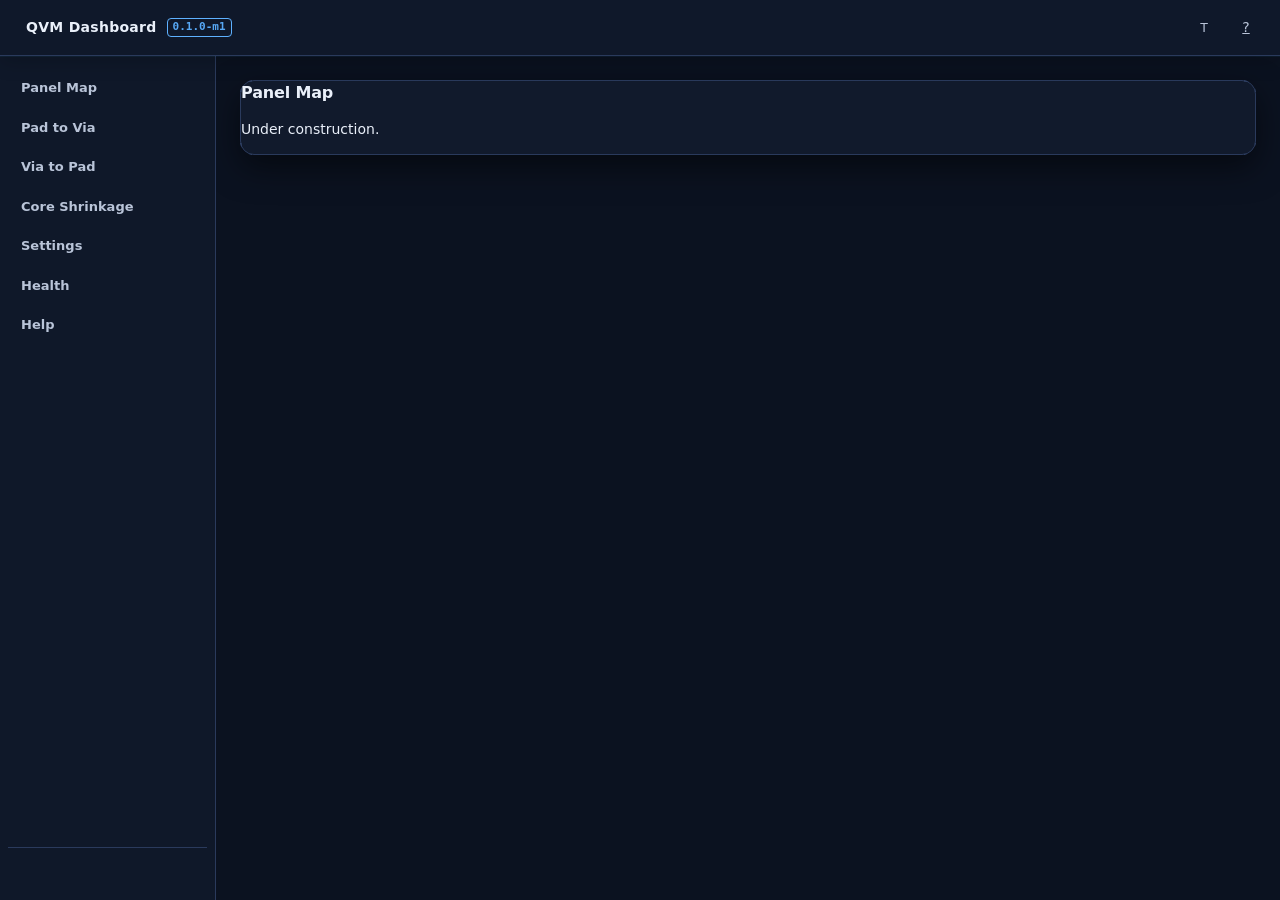
==== commit 7bb4a560: "Add M5 affine geometry and Settings" ====
--- a/qvm_js/index.html
+++ b/qvm_js/index.html
@@ -50,7 +50,10 @@
 <script src="vendor/chart.umd.min.js"></script>  <!-- optional: charts show a notice without it -->
 <script src="vendor/xlsx.full.min.js"></script>  <!-- optional: exports fall back to CSV without it -->
 <script src="js/config.js"></script>
+<script src="js/qvm-defaults.js"></script>
 <script src="js/domain.js"></script>
+<script src="js/parse.js"></script>
+<script src="js/settings.js"></script>
 <script src="js/ui/core.js"></script>
 <script src="js/ui/components.js"></script>
 <script src="js/ui/glyphs.js"></script>
@@ -60,6 +63,7 @@
 <script src="js/views/ptv.js"></script>
 <script src="js/views/vtp.js"></script>
 <script src="js/views/coreshk.js"></script>
+<script src="js/views/settings.js"></script>
 <script src="js/views/health.js"></script>
 <script src="js/views/help.js"></script>
 <script src="js/app.js"></script>
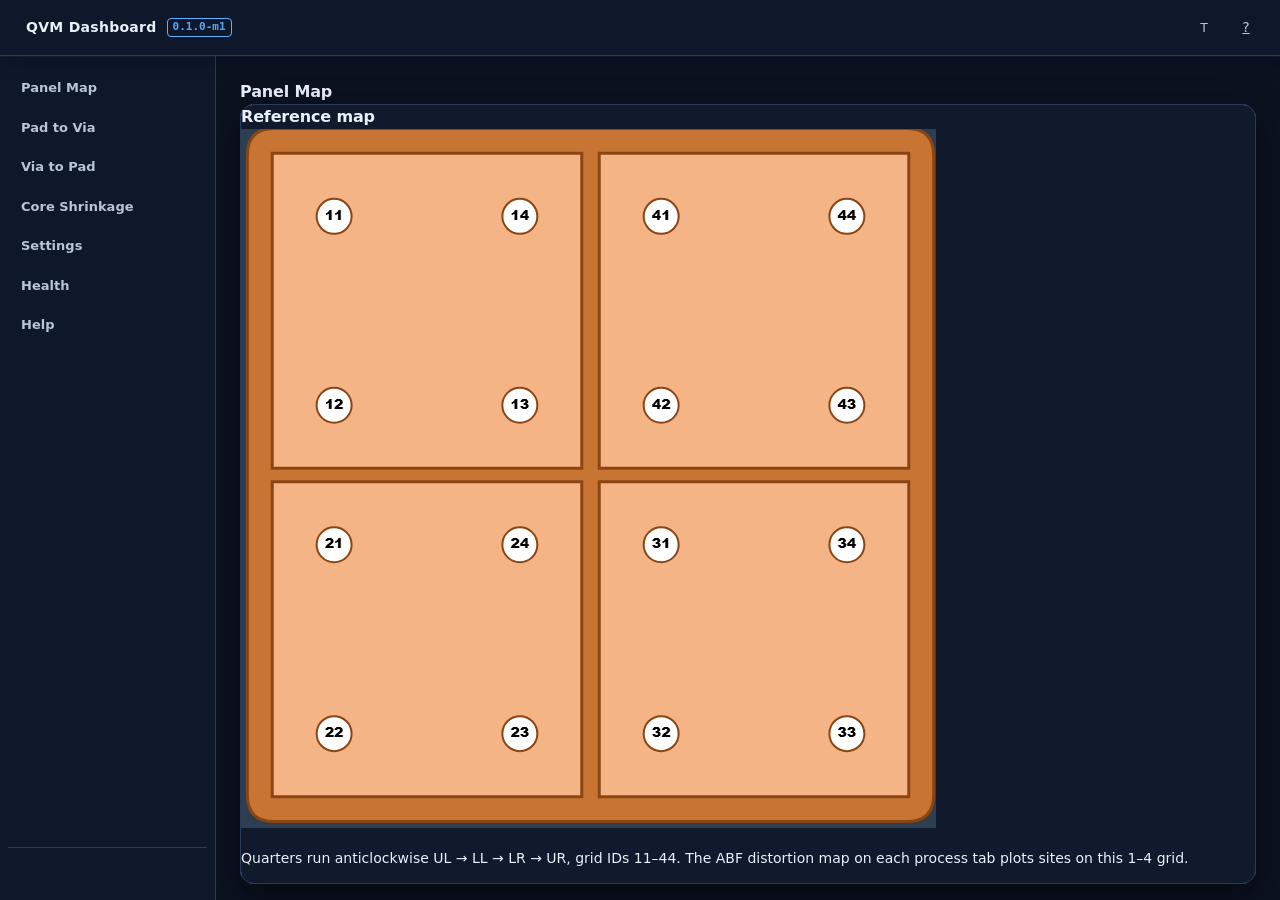
==== commit 8bbb3a9e: "Add M9 Excel export, samples and help" ====
--- a/qvm_js/index.html
+++ b/qvm_js/index.html
@@ -54,11 +54,16 @@
 <script src="js/domain.js"></script>
 <script src="js/parse.js"></script>
 <script src="js/settings.js"></script>
+<script src="js/session.js"></script>
+<script src="js/qvcharts.js"></script>
+<script src="js/export.js"></script>
+<script src="js/qc.js"></script>
 <script src="js/ui/core.js"></script>
 <script src="js/ui/components.js"></script>
 <script src="js/ui/glyphs.js"></script>
 <script src="js/ui/overlays.js"></script>
 <script src="js/ui/charts.js"></script>
+<script src="js/ui/upload.js"></script>
 <script src="js/views/panelmap.js"></script>
 <script src="js/views/ptv.js"></script>
 <script src="js/views/vtp.js"></script>
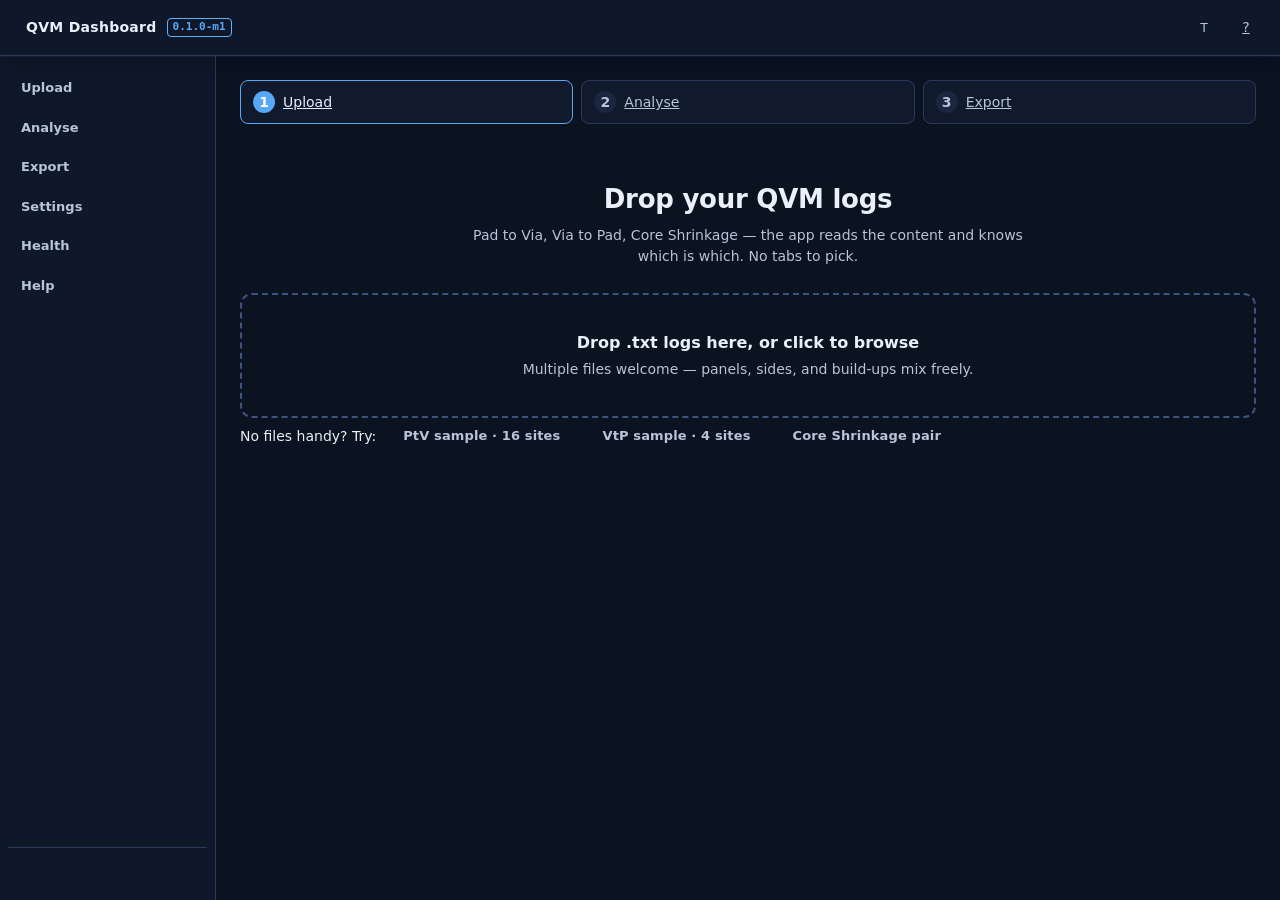
==== commit 850da6f5: "Redesign flow: Upload Analyse Export with verdict Stop mirroring Streamlit tabs 1:1. User drops file" ====
--- a/qvm_js/index.html
+++ b/qvm_js/index.html
@@ -5,6 +5,7 @@
 <meta name="viewport" content="width=device-width, initial-scale=1">
 <title>QVM Dashboard</title>
 <link rel="stylesheet" href="css/app.css">
+<link rel="stylesheet" href="css/qvm.css">
 <script src="js/themes.js"></script>  <!-- every theme lives here; runs first so the right theme shows at once -->
 </head>
 <body>
@@ -64,13 +65,20 @@
 <script src="js/ui/overlays.js"></script>
 <script src="js/ui/charts.js"></script>
 <script src="js/ui/upload.js"></script>
-<script src="js/views/panelmap.js"></script>
-<script src="js/views/ptv.js"></script>
-<script src="js/views/vtp.js"></script>
-<script src="js/views/coreshk.js"></script>
+<script src="js/views/upload.js"></script>
+<script src="js/views/analyse.js"></script>
+<script src="js/views/export.js"></script>
 <script src="js/views/settings.js"></script>
 <script src="js/views/health.js"></script>
 <script src="js/views/help.js"></script>
 <script src="js/app.js"></script>
+<script>
+// ?audit=1 runs the in-page accessibility audit after render (Edge check).
+if (window.location.search.indexOf('audit=1') !== -1) {
+  var s = document.createElement('script');
+  s.src = 'tests/a11y-audit.js';
+  document.body.appendChild(s);
+}
+</script>
 </body>
 </html>
--- a/qvm_js/css/qvm.css
+++ b/qvm_js/css/qvm.css
@@ -0,0 +1,111 @@
+/* QVM Dashboard - qvm.css
+ *
+ * QVM-authored visual layer on top of the cloned kit (css/app.css):
+ * landing hero, dropzone, flow stepper, verdict banner, process pills.
+ * Only theme tokens (var(--*)) — never a theme name, never a hex —
+ * so all six themes restyle this file for free. Motion stays on
+ * transform/opacity and honours [data-motion="reduce"] via the base rules.
+ */
+
+/* ---------- landing hero ---------- */
+.qvm-hero { text-align: center; padding: 40px 16px 8px; }
+.qvm-hero h2 { font-size: 26px; margin: 0 0 6px; }
+.qvm-hero p { color: var(--fg-muted); margin: 0 auto 18px; max-width: 560px; }
+
+/* ---------- dropzone ---------- */
+.qvm-drop {
+  border: 2px dashed var(--line-strong);
+  border-radius: 12px;
+  padding: 36px 20px;
+  text-align: center;
+  color: var(--fg-muted);
+  cursor: pointer;
+  transition: border-color var(--t) var(--ease-out), background var(--t) var(--ease-out),
+              transform var(--t) var(--ease-out);
+}
+.qvm-drop:hover { border-color: var(--accent); }
+.qvm-drop.is-over {
+  border-color: var(--accent);
+  background: color-mix(in srgb, var(--accent) 8%, transparent);
+  transform: scale(1.01);
+}
+.qvm-drop strong { display: block; font-size: 16px; color: var(--fg); margin-bottom: 4px; }
+.qvm-drop input[type="file"] { display: none; }
+
+/* ---------- flow stepper ---------- */
+.qvm-steps { display: flex; gap: 8px; margin: 0 0 16px; flex-wrap: wrap; }
+.qvm-step {
+  flex: 1 1 0;
+  min-width: 140px;
+  padding: 10px 12px;
+  border: 1px solid var(--line);
+  border-radius: 8px;
+  background: var(--surface);
+  color: var(--fg-muted);
+}
+.qvm-step .n {
+  display: inline-block;
+  width: 22px; height: 22px; line-height: 22px;
+  text-align: center;
+  border-radius: 50%;
+  background: var(--surface-2);
+  margin-right: 8px;
+  font-weight: 700;
+}
+.qvm-step.is-now { border-color: var(--accent); color: var(--fg); }
+.qvm-step.is-now .n { background: var(--accent); color: #fff; }
+.qvm-step.is-done .n { background: var(--ok); color: #fff; }
+
+/* ---------- verdict banner ---------- */
+.qvm-verdict {
+  display: flex; gap: 12px; align-items: flex-start;
+  padding: 14px 16px;
+  border-radius: 10px;
+  border: 1px solid var(--line);
+  margin-bottom: 16px;
+}
+.qvm-verdict .v-word { font-size: 20px; font-weight: 800; letter-spacing: 0.04em; }
+.qvm-verdict ul { margin: 4px 0 0; padding-left: 18px; color: var(--fg-muted); }
+.qvm-verdict.is-pass { border-color: color-mix(in srgb, var(--ok) 55%, transparent); }
+.qvm-verdict.is-pass .v-word { color: var(--ok); }
+.qvm-verdict.is-warn { border-color: color-mix(in srgb, var(--warning) 55%, transparent); }
+.qvm-verdict.is-warn .v-word { color: var(--warning); }
+.qvm-verdict.is-fail { border-color: color-mix(in srgb, var(--critical) 60%, transparent); }
+.qvm-verdict.is-fail .v-word { color: var(--critical); }
+
+/* ---------- generic row (tiles, bars, buttons) ---------- */
+.qvm-row { display: flex; flex-wrap: wrap; gap: 12px; align-items: center; margin-bottom: 12px; }
+
+/* ---------- process pills ---------- */
+.qvm-pills { display: flex; gap: 8px; flex-wrap: wrap; margin-bottom: 16px; }
+.qvm-pill {
+  padding: 8px 16px;
+  border-radius: 999px;
+  border: 1px solid var(--line-strong);
+  background: var(--surface);
+  color: var(--fg-muted);
+  cursor: pointer;
+  font: inherit;
+}
+.qvm-pill small { opacity: 0.75; margin-left: 6px; }
+.qvm-pill.is-now { border-color: var(--accent); color: var(--fg); background: var(--surface-2); }
+
+/* ---------- upload file rows ---------- */
+.upload { display: flex; flex-direction: column; gap: 8px; margin-top: 12px; }
+.upload-row {
+  display: flex; gap: 8px; align-items: center; flex-wrap: wrap;
+  padding: 8px 10px;
+  border: 1px solid var(--line);
+  border-radius: 8px;
+  background: var(--surface);
+}
+.upload-name { flex: 1 1 200px; overflow: hidden; text-overflow: ellipsis; white-space: nowrap; }
+.upload-row select, .upload-row input[type="text"] {
+  background: var(--surface-2);
+  color: var(--fg);
+  border: 1px solid var(--line);
+  border-radius: 6px;
+  padding: 6px 8px;
+  font: inherit;
+  max-width: 150px;
+}
